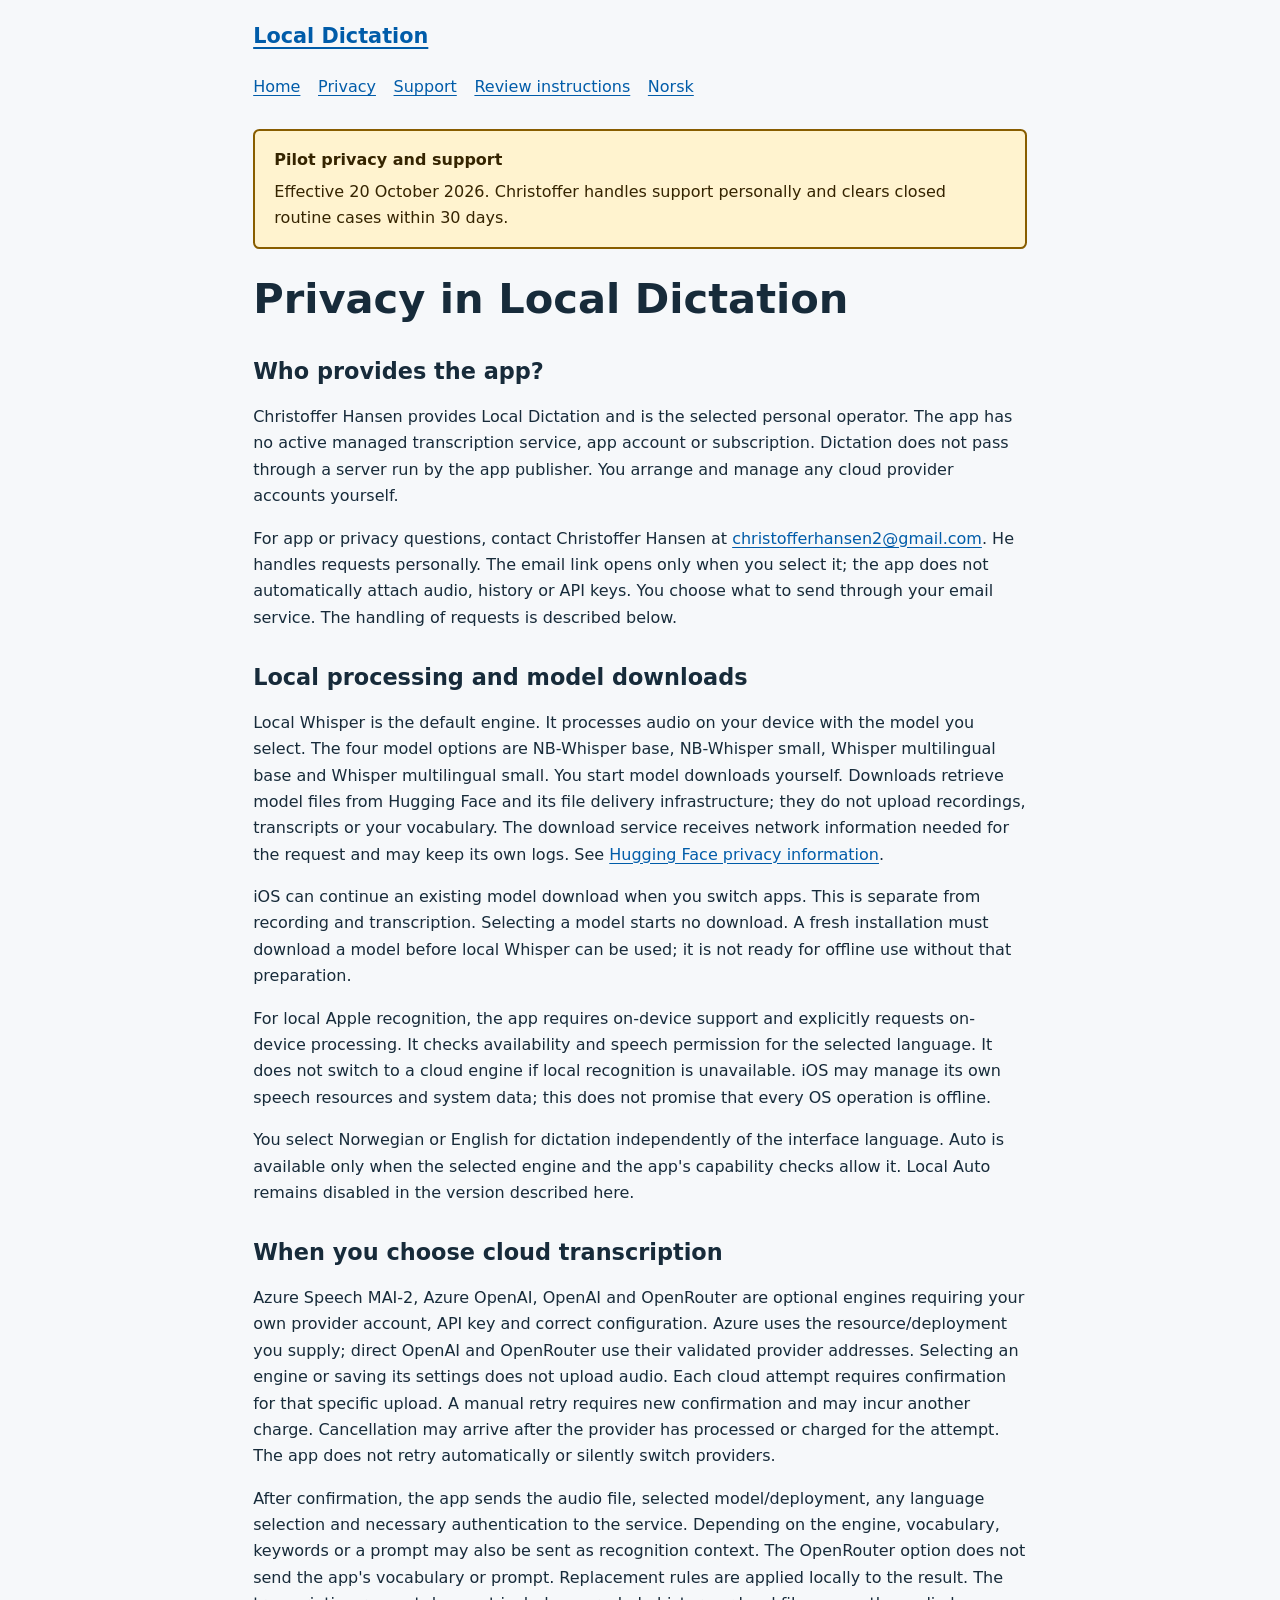
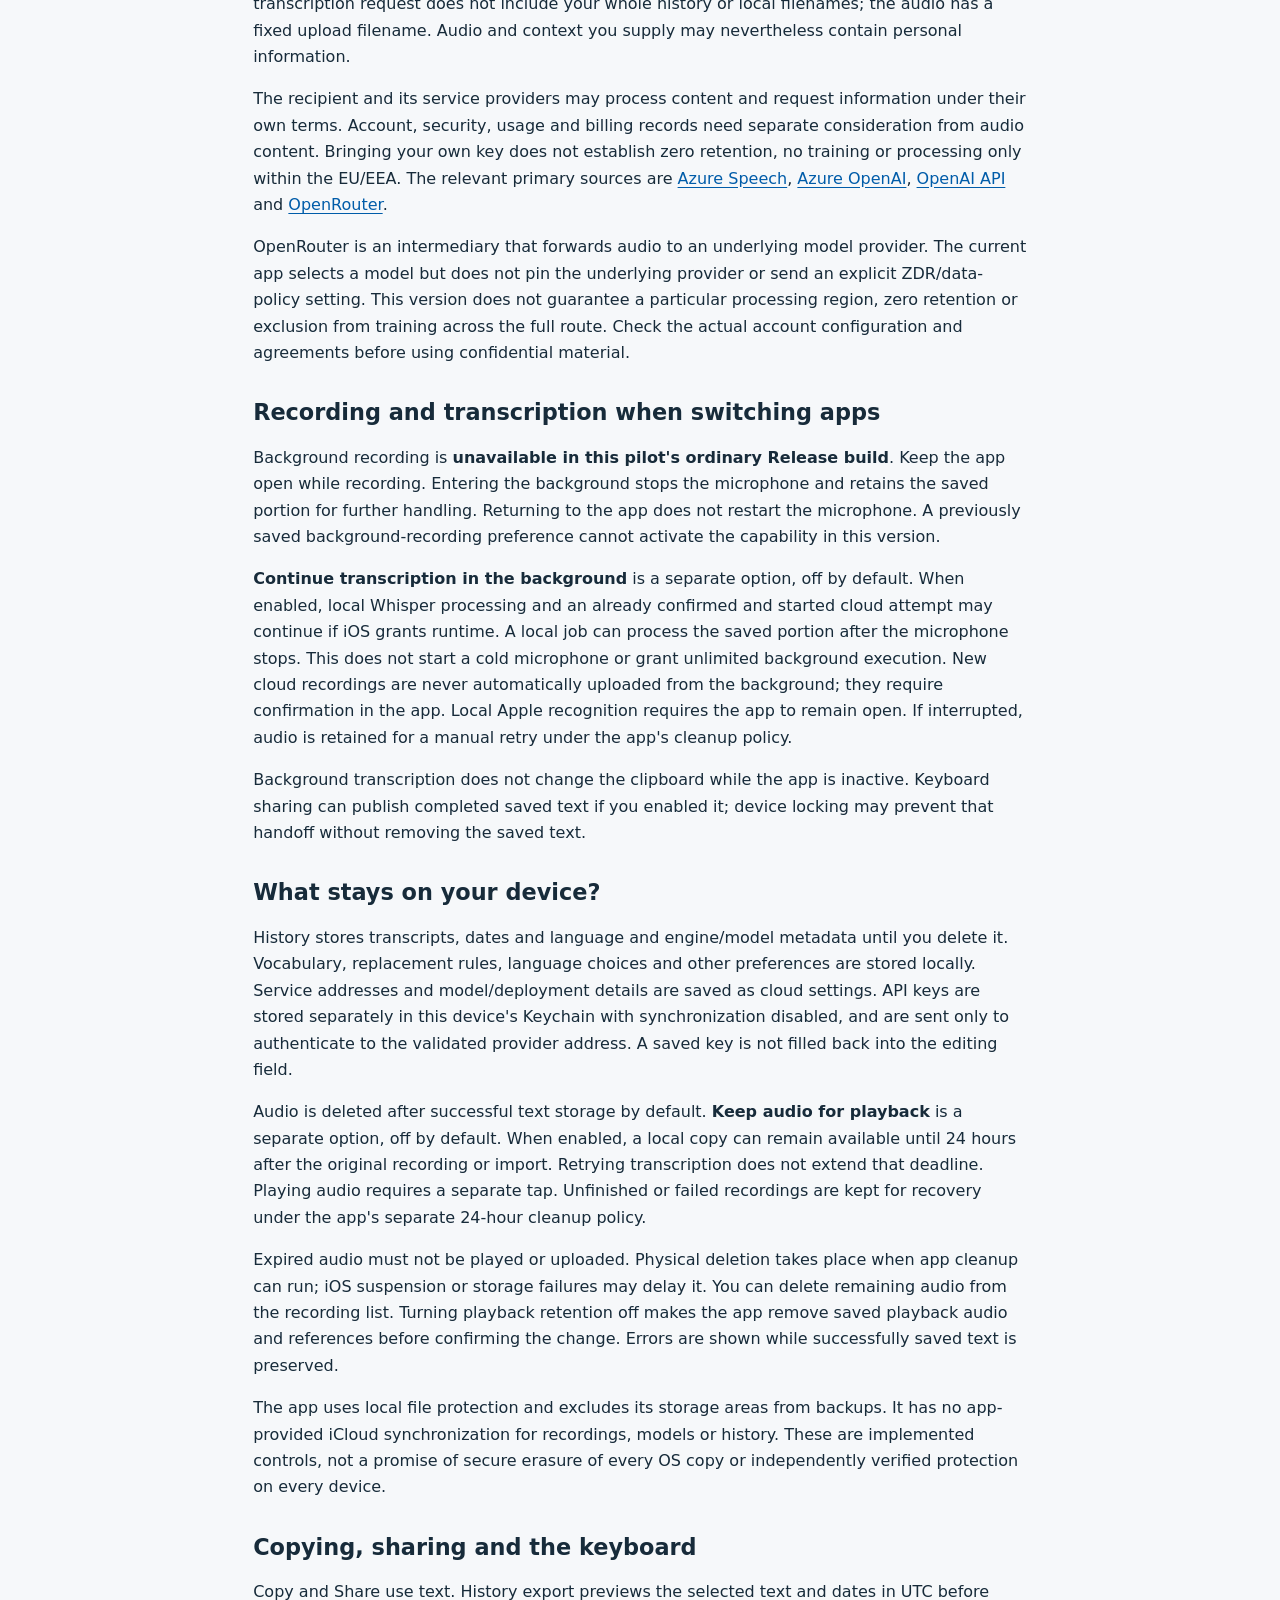
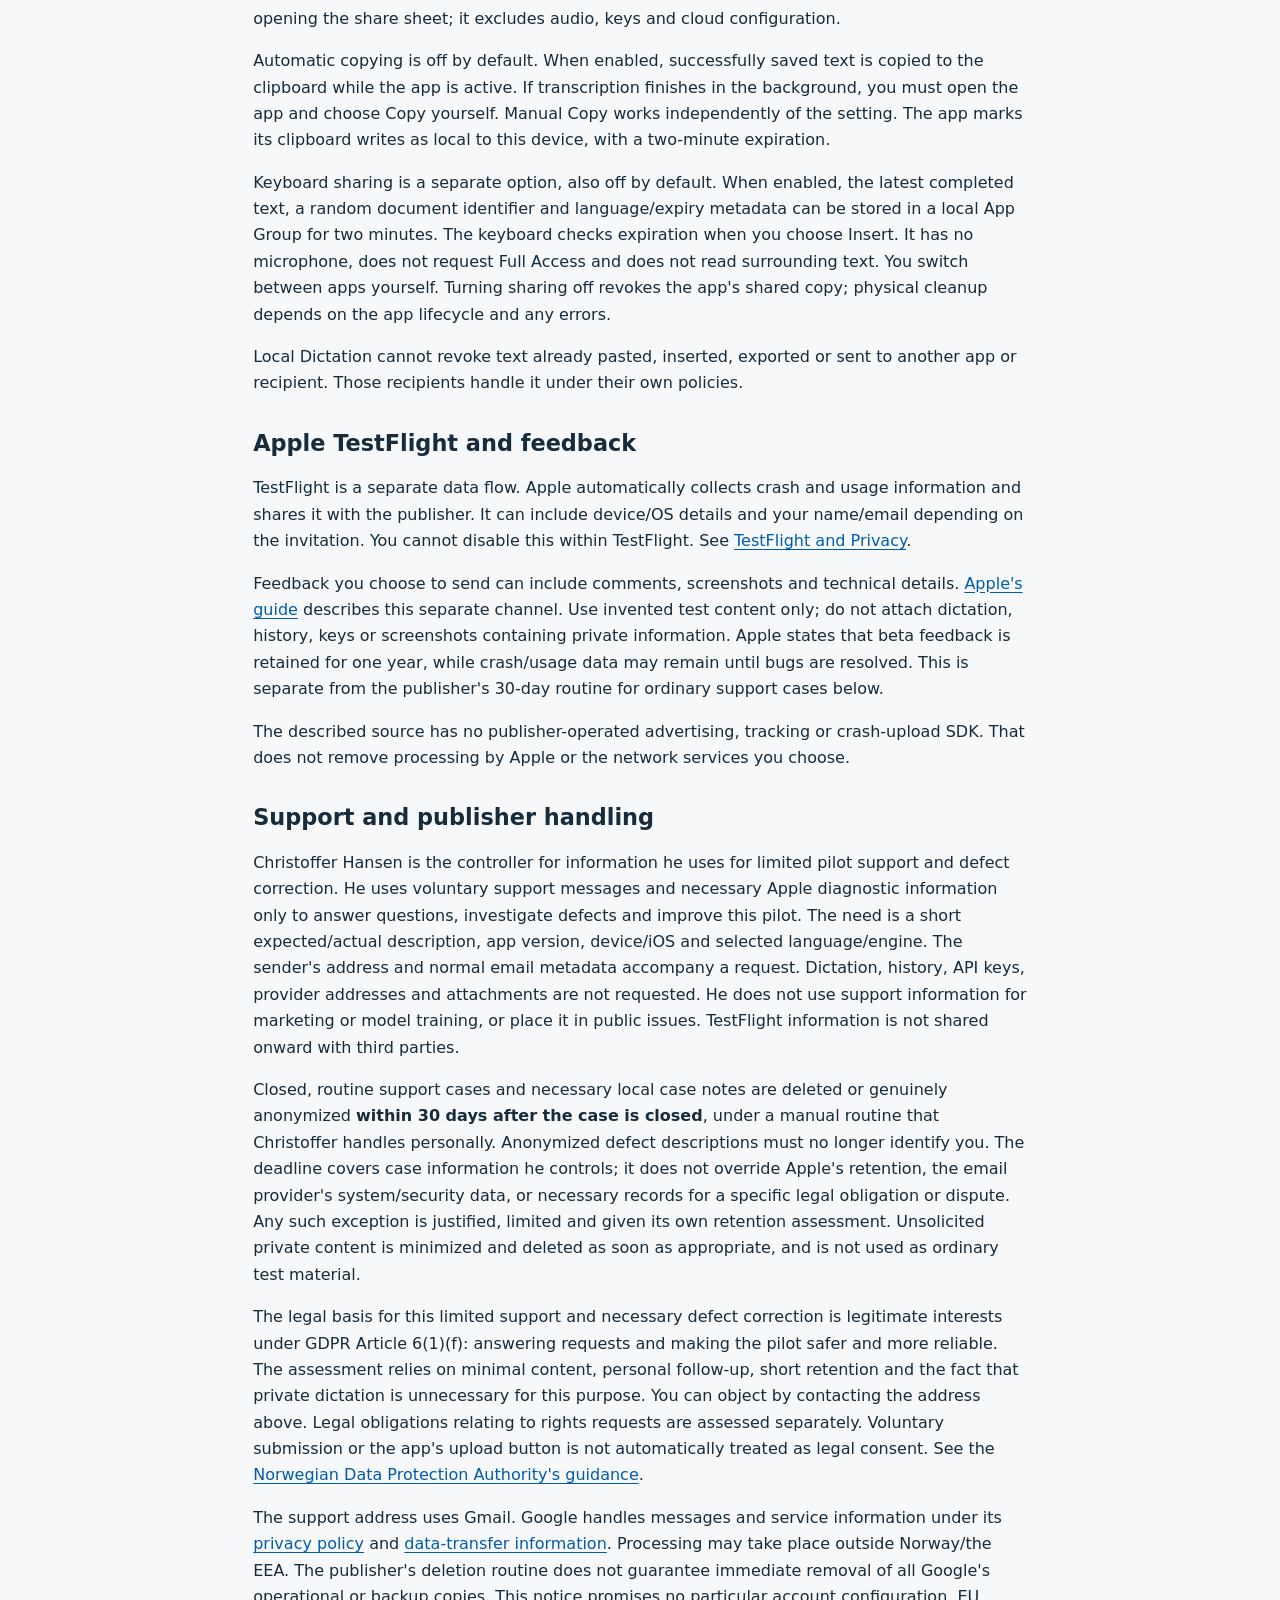
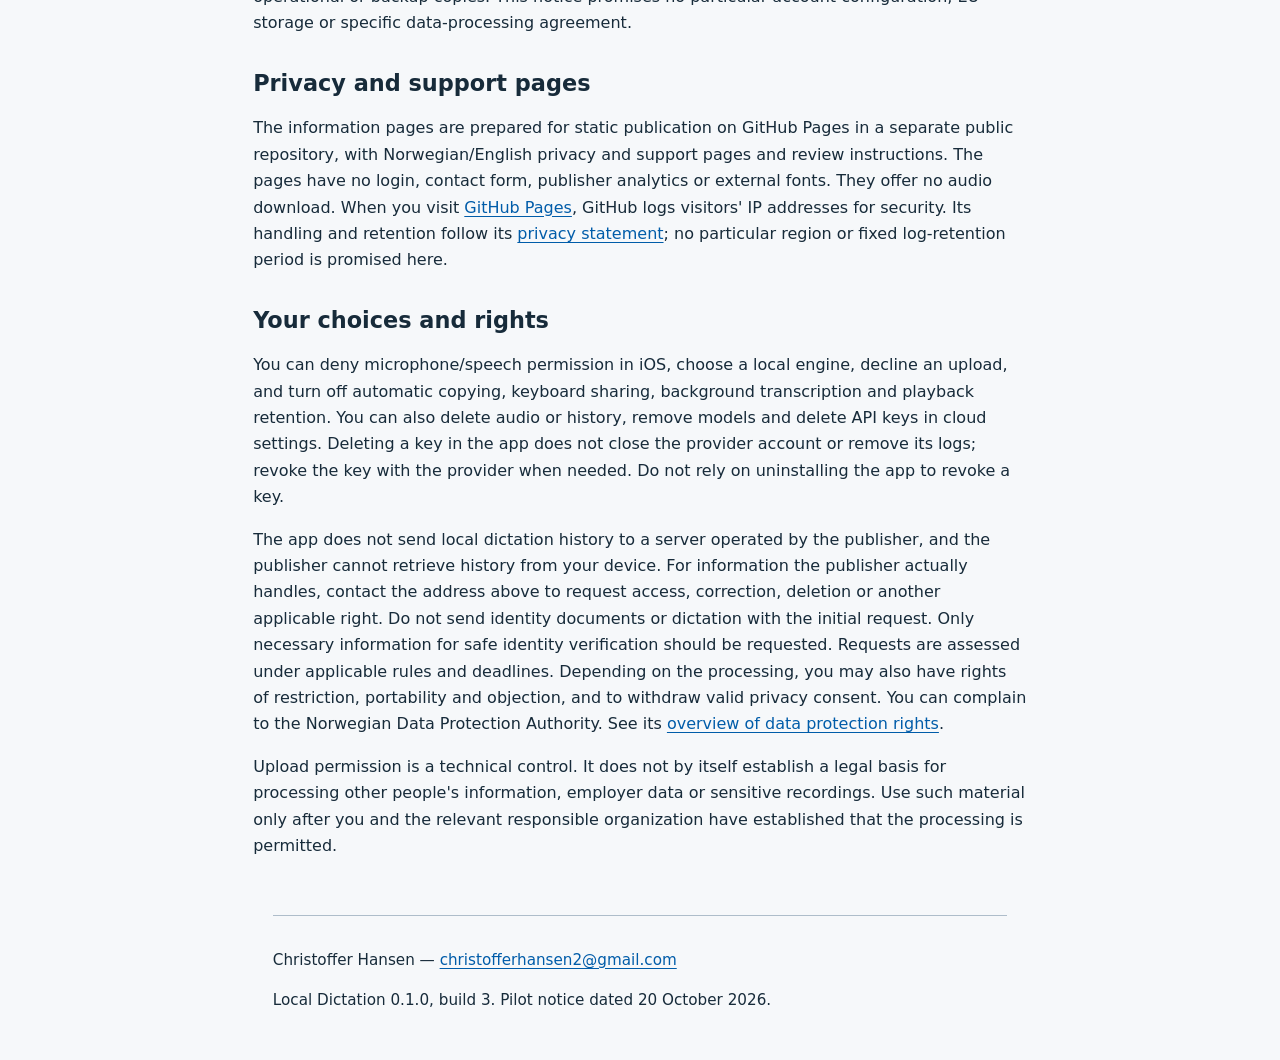
==== en/privacy/index.html @ a172a91d "Publish approved Local Dictation pilot privacy and support notices" ====
<!doctype html>
<html lang="en">
<head>
  <meta charset="utf-8">
  <meta name="viewport" content="width=device-width, initial-scale=1">
  <meta name="robots" content="noindex,nofollow,noarchive">
  <meta name="referrer" content="no-referrer">
  <meta http-equiv="Content-Security-Policy" content="default-src 'none'; style-src 'self'; script-src 'none'; connect-src 'none'; img-src 'none'; font-src 'none'; object-src 'none'; frame-src 'none'; base-uri 'none'; form-action 'none'">
  <title>Privacy in Local Dictation — Local Dictation</title>
  <link rel="stylesheet" href="../../assets/site.css">
</head>
<body>
  <a class="skip-link" href="#main">Skip to content</a>
  <header class="site-header">
    <a class="brand" href="../../index.html">Local Dictation</a>
    <nav aria-label="Main navigation"><a href="../../index.html">Home</a>
<a href="index.html">Privacy</a>
<a href="../support/index.html">Support</a>
<a href="../../review/index.html">Review instructions</a>
<a href="../../nb/personvern/index.html" hreflang="nb" lang="nb">Norsk</a></nav>
  </header>
  <aside class="notice-banner" aria-labelledby="notice-status">
    <strong id="notice-status">Pilot privacy and support</strong>
    <p>Effective 20 October 2026. Christoffer handles support personally and clears closed routine cases within 30 days.</p>
  </aside>
  <main id="main" tabindex="-1">
    <h1>Privacy in Local Dictation</h1>
    <h2>Who provides the app?</h2>
<p>Christoffer Hansen provides Local Dictation and is the selected personal operator. The app has no active managed transcription service, app account or subscription. Dictation does not pass through a server run by the app publisher. You arrange and manage any cloud provider accounts yourself.</p>
<p>For app or privacy questions, contact Christoffer Hansen at <a rel="noreferrer noopener" href="mailto:christofferhansen2@gmail.com">christofferhansen2@gmail.com</a>. He handles requests personally. The email link opens only when you select it; the app does not automatically attach audio, history or API keys. You choose what to send through your email service. The handling of requests is described below.</p>
<h2>Local processing and model downloads</h2>
<p>Local Whisper is the default engine. It processes audio on your device with the model you select. The four model options are NB-Whisper base, NB-Whisper small, Whisper multilingual base and Whisper multilingual small. You start model downloads yourself. Downloads retrieve model files from Hugging Face and its file delivery infrastructure; they do not upload recordings, transcripts or your vocabulary. The download service receives network information needed for the request and may keep its own logs. See <a rel="noreferrer noopener" href="https://huggingface.co/privacy">Hugging Face privacy information</a>.</p>
<p>iOS can continue an existing model download when you switch apps. This is separate from recording and transcription. Selecting a model starts no download. A fresh installation must download a model before local Whisper can be used; it is not ready for offline use without that preparation.</p>
<p>For local Apple recognition, the app requires on-device support and explicitly requests on-device processing. It checks availability and speech permission for the selected language. It does not switch to a cloud engine if local recognition is unavailable. iOS may manage its own speech resources and system data; this does not promise that every OS operation is offline.</p>
<p>You select Norwegian or English for dictation independently of the interface language. Auto is available only when the selected engine and the app&#x27;s capability checks allow it. Local Auto remains disabled in the version described here.</p>
<h2>When you choose cloud transcription</h2>
<p>Azure Speech MAI-2, Azure OpenAI, OpenAI and OpenRouter are optional engines requiring your own provider account, API key and correct configuration. Azure uses the resource/deployment you supply; direct OpenAI and OpenRouter use their validated provider addresses. Selecting an engine or saving its settings does not upload audio. Each cloud attempt requires confirmation for that specific upload. A manual retry requires new confirmation and may incur another charge. Cancellation may arrive after the provider has processed or charged for the attempt. The app does not retry automatically or silently switch providers.</p>
<p>After confirmation, the app sends the audio file, selected model/deployment, any language selection and necessary authentication to the service. Depending on the engine, vocabulary, keywords or a prompt may also be sent as recognition context. The OpenRouter option does not send the app&#x27;s vocabulary or prompt. Replacement rules are applied locally to the result. The transcription request does not include your whole history or local filenames; the audio has a fixed upload filename. Audio and context you supply may nevertheless contain personal information.</p>
<p>The recipient and its service providers may process content and request information under their own terms. Account, security, usage and billing records need separate consideration from audio content. Bringing your own key does not establish zero retention, no training or processing only within the EU/EEA. The relevant primary sources are <a rel="noreferrer noopener" href="https://learn.microsoft.com/en-us/azure/foundry/responsible-ai/speech-service/speech-to-text/data-privacy-security">Azure Speech</a>, <a rel="noreferrer noopener" href="https://learn.microsoft.com/en-us/azure/foundry/responsible-ai/openai/data-privacy">Azure OpenAI</a>, <a rel="noreferrer noopener" href="https://developers.openai.com/api/docs/guides/your-data">OpenAI API</a> and <a rel="noreferrer noopener" href="https://openrouter.ai/privacy">OpenRouter</a>.</p>
<p>OpenRouter is an intermediary that forwards audio to an underlying model provider. The current app selects a model but does not pin the underlying provider or send an explicit ZDR/data-policy setting. This version does not guarantee a particular processing region, zero retention or exclusion from training across the full route. Check the actual account configuration and agreements before using confidential material.</p>
<h2>Recording and transcription when switching apps</h2>
<p>Background recording is <strong>unavailable in this pilot&#x27;s ordinary Release build</strong>. Keep the app open while recording. Entering the background stops the microphone and retains the saved portion for further handling. Returning to the app does not restart the microphone. A previously saved background-recording preference cannot activate the capability in this version.</p>
<p><strong>Continue transcription in the background</strong> is a separate option, off by default. When enabled, local Whisper processing and an already confirmed and started cloud attempt may continue if iOS grants runtime. A local job can process the saved portion after the microphone stops. This does not start a cold microphone or grant unlimited background execution. New cloud recordings are never automatically uploaded from the background; they require confirmation in the app. Local Apple recognition requires the app to remain open. If interrupted, audio is retained for a manual retry under the app&#x27;s cleanup policy.</p>
<p>Background transcription does not change the clipboard while the app is inactive. Keyboard sharing can publish completed saved text if you enabled it; device locking may prevent that handoff without removing the saved text.</p>
<h2>What stays on your device?</h2>
<p>History stores transcripts, dates and language and engine/model metadata until you delete it. Vocabulary, replacement rules, language choices and other preferences are stored locally. Service addresses and model/deployment details are saved as cloud settings. API keys are stored separately in this device&#x27;s Keychain with synchronization disabled, and are sent only to authenticate to the validated provider address. A saved key is not filled back into the editing field.</p>
<p>Audio is deleted after successful text storage by default. <strong>Keep audio for playback</strong> is a separate option, off by default. When enabled, a local copy can remain available until 24 hours after the original recording or import. Retrying transcription does not extend that deadline. Playing audio requires a separate tap. Unfinished or failed recordings are kept for recovery under the app&#x27;s separate 24-hour cleanup policy.</p>
<p>Expired audio must not be played or uploaded. Physical deletion takes place when app cleanup can run; iOS suspension or storage failures may delay it. You can delete remaining audio from the recording list. Turning playback retention off makes the app remove saved playback audio and references before confirming the change. Errors are shown while successfully saved text is preserved.</p>
<p>The app uses local file protection and excludes its storage areas from backups. It has no app-provided iCloud synchronization for recordings, models or history. These are implemented controls, not a promise of secure erasure of every OS copy or independently verified protection on every device.</p>
<h2>Copying, sharing and the keyboard</h2>
<p>Copy and Share use text. History export previews the selected text and dates in UTC before opening the share sheet; it excludes audio, keys and cloud configuration.</p>
<p>Automatic copying is off by default. When enabled, successfully saved text is copied to the clipboard while the app is active. If transcription finishes in the background, you must open the app and choose Copy yourself. Manual Copy works independently of the setting. The app marks its clipboard writes as local to this device, with a two-minute expiration.</p>
<p>Keyboard sharing is a separate option, also off by default. When enabled, the latest completed text, a random document identifier and language/expiry metadata can be stored in a local App Group for two minutes. The keyboard checks expiration when you choose Insert. It has no microphone, does not request Full Access and does not read surrounding text. You switch between apps yourself. Turning sharing off revokes the app&#x27;s shared copy; physical cleanup depends on the app lifecycle and any errors.</p>
<p>Local Dictation cannot revoke text already pasted, inserted, exported or sent to another app or recipient. Those recipients handle it under their own policies.</p>
<h2>Apple TestFlight and feedback</h2>
<p>TestFlight is a separate data flow. Apple automatically collects crash and usage information and shares it with the publisher. It can include device/OS details and your name/email depending on the invitation. You cannot disable this within TestFlight. See <a rel="noreferrer noopener" href="https://www.apple.com/legal/privacy/data/en/test-flight/">TestFlight and Privacy</a>.</p>
<p>Feedback you choose to send can include comments, screenshots and technical details. <a rel="noreferrer noopener" href="https://developer.apple.com/help/app-store-connect/test-a-beta-version/view-tester-feedback">Apple&#x27;s guide</a> describes this separate channel. Use invented test content only; do not attach dictation, history, keys or screenshots containing private information. Apple states that beta feedback is retained for one year, while crash/usage data may remain until bugs are resolved. This is separate from the publisher&#x27;s 30-day routine for ordinary support cases below.</p>
<p>The described source has no publisher-operated advertising, tracking or crash-upload SDK. That does not remove processing by Apple or the network services you choose.</p>
<h2>Support and publisher handling</h2>
<p>Christoffer Hansen is the controller for information he uses for limited pilot support and defect correction. He uses voluntary support messages and necessary Apple diagnostic information only to answer questions, investigate defects and improve this pilot. The need is a short expected/actual description, app version, device/iOS and selected language/engine. The sender&#x27;s address and normal email metadata accompany a request. Dictation, history, API keys, provider addresses and attachments are not requested. He does not use support information for marketing or model training, or place it in public issues. TestFlight information is not shared onward with third parties.</p>
<p>Closed, routine support cases and necessary local case notes are deleted or genuinely anonymized <strong>within 30 days after the case is closed</strong>, under a manual routine that Christoffer handles personally. Anonymized defect descriptions must no longer identify you. The deadline covers case information he controls; it does not override Apple&#x27;s retention, the email provider&#x27;s system/security data, or necessary records for a specific legal obligation or dispute. Any such exception is justified, limited and given its own retention assessment. Unsolicited private content is minimized and deleted as soon as appropriate, and is not used as ordinary test material.</p>
<p>The legal basis for this limited support and necessary defect correction is legitimate interests under GDPR Article 6(1)(f): answering requests and making the pilot safer and more reliable. The assessment relies on minimal content, personal follow-up, short retention and the fact that private dictation is unnecessary for this purpose. You can object by contacting the address above. Legal obligations relating to rights requests are assessed separately. Voluntary submission or the app&#x27;s upload button is not automatically treated as legal consent. See the <a rel="noreferrer noopener" href="https://www.datatilsynet.no/rettigheter-og-plikter/virksomhetenes-plikter/om-behandlingsgrunnlag/">Norwegian Data Protection Authority&#x27;s guidance</a>.</p>
<p>The support address uses Gmail. Google handles messages and service information under its <a rel="noreferrer noopener" href="https://policies.google.com/privacy?hl=en">privacy policy</a> and <a rel="noreferrer noopener" href="https://policies.google.com/privacy/frameworks?hl=en">data-transfer information</a>. Processing may take place outside Norway/the EEA. The publisher&#x27;s deletion routine does not guarantee immediate removal of all Google&#x27;s operational or backup copies. This notice promises no particular account configuration, EU storage or specific data-processing agreement.</p>
<h2>Privacy and support pages</h2>
<p>The information pages are prepared for static publication on GitHub Pages in a separate public repository, with Norwegian/English privacy and support pages and review instructions. The pages have no login, contact form, publisher analytics or external fonts. They offer no audio download. When you visit <a rel="noreferrer noopener" href="https://docs.github.com/en/pages/getting-started-with-github-pages/what-is-github-pages">GitHub Pages</a>, GitHub logs visitors&#x27; IP addresses for security. Its handling and retention follow its <a rel="noreferrer noopener" href="https://docs.github.com/en/site-policy/privacy-policies/github-general-privacy-statement">privacy statement</a>; no particular region or fixed log-retention period is promised here.</p>
<h2>Your choices and rights</h2>
<p>You can deny microphone/speech permission in iOS, choose a local engine, decline an upload, and turn off automatic copying, keyboard sharing, background transcription and playback retention. You can also delete audio or history, remove models and delete API keys in cloud settings. Deleting a key in the app does not close the provider account or remove its logs; revoke the key with the provider when needed. Do not rely on uninstalling the app to revoke a key.</p>
<p>The app does not send local dictation history to a server operated by the publisher, and the publisher cannot retrieve history from your device. For information the publisher actually handles, contact the address above to request access, correction, deletion or another applicable right. Do not send identity documents or dictation with the initial request. Only necessary information for safe identity verification should be requested. Requests are assessed under applicable rules and deadlines. Depending on the processing, you may also have rights of restriction, portability and objection, and to withdraw valid privacy consent. You can complain to the Norwegian Data Protection Authority. See its <a rel="noreferrer noopener" href="https://www.datatilsynet.no/rettigheter-og-plikter/den-registrertes-rettigheter/">overview of data protection rights</a>.</p>
<p>Upload permission is a technical control. It does not by itself establish a legal basis for processing other people&#x27;s information, employer data or sensitive recordings. Use such material only after you and the relevant responsible organization have established that the processing is permitted.</p>

  </main>
  <footer class="site-footer">
    <p>Christoffer Hansen — <a href="mailto:christofferhansen2@gmail.com">christofferhansen2@gmail.com</a></p>
    <p>Local Dictation 0.1.0, build 3. Pilot notice dated 20 October 2026.</p>
  </footer>
</body>
</html>
---- assets/site.css ----
:root {
  color-scheme: light;
  font-family: system-ui, -apple-system, BlinkMacSystemFont, "Segoe UI", sans-serif;
  color: #172b3a;
  background: #f6f8fa;
  line-height: 1.65;
}
* { box-sizing: border-box; }
body { margin: 0; }
a { color: #005ca9; text-underline-offset: .18em; overflow-wrap: anywhere; }
a:hover { text-decoration-thickness: .16em; }
a:focus-visible, main:focus-visible { outline: 3px solid #a83d00; outline-offset: 4px; }
.site-header, .notice-banner, main, .site-footer {
  width: min(100% - 2rem, 76ch);
  margin-inline: auto;
}
.site-header { padding-block: 1.2rem; }
.brand { font-size: 1.3rem; font-weight: 750; }
nav { display: flex; flex-wrap: wrap; gap: .35rem 1.1rem; margin-top: .75rem; }
nav a { display: inline-flex; align-items: center; min-height: 44px; }
.notice-banner {
  padding: 1rem 1.2rem;
  border: 2px solid #885d00;
  border-radius: .4rem;
  background: #fff3cf;
  color: #352400;
}
.notice-banner p { margin: .35rem 0 0; }
main { padding-block: 1.5rem 2.5rem; }
h1, h2, h3 { line-height: 1.25; overflow-wrap: anywhere; }
h1 { font-size: clamp(1.8rem, 5vw, 2.6rem); margin: 0 0 1.3rem; }
h2 { font-size: 1.4rem; margin-top: 2rem; }
h3 { font-size: 1.15rem; }
p, li { overflow-wrap: anywhere; }
li + li { margin-top: .65rem; }
ul, ol { padding-left: 1.5rem; }
code { font-family: ui-monospace, monospace; font-size: .95em; overflow-wrap: anywhere; }
.cards { display: grid; gap: 1rem; grid-template-columns: repeat(auto-fit, minmax(min(100%, 17rem), 1fr)); }
.card, .review-note { padding: 1.2rem; border: 1px solid #aebdca; border-radius: .4rem; background: #fff; }
.card h2, .review-note h2 { margin-top: 0; }
.card a { display: inline-flex; align-items: center; min-height: 44px; }
dl { margin: 0; }
dt { font-weight: 700; margin-top: .8rem; }
dd { margin: .15rem 0 0; overflow-wrap: anywhere; }
.site-footer { border-top: 1px solid #aebdca; padding-block: 1rem 2rem; font-size: .95rem; }
.skip-link { position: absolute; top: .5rem; left: 1rem; padding: .7rem; background: white; transform: translateY(-180%); }
.skip-link:focus { transform: translateY(0); z-index: 2; }
@media (max-width: 32rem) {
  .site-header, .notice-banner, main, .site-footer { width: calc(100% - 1.5rem); }
  .notice-banner, .card, .review-note { padding: .9rem; }
}
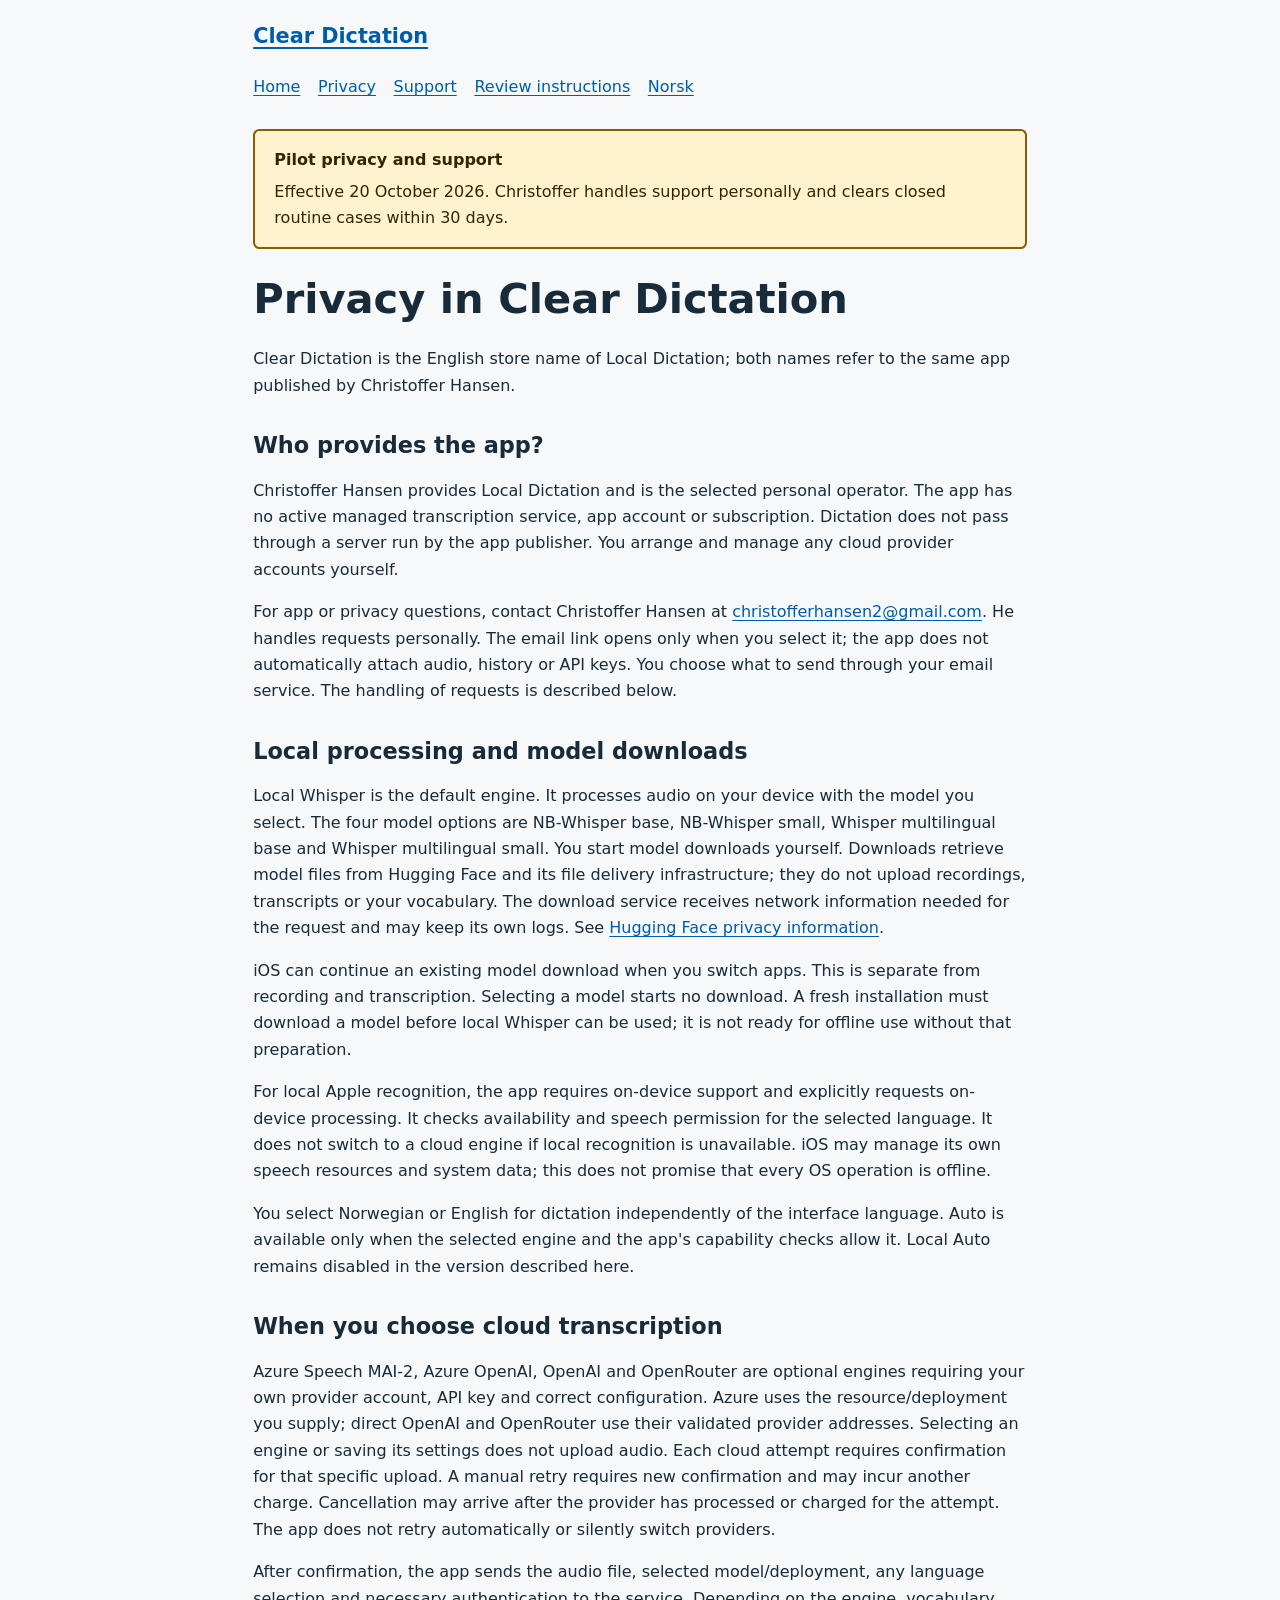
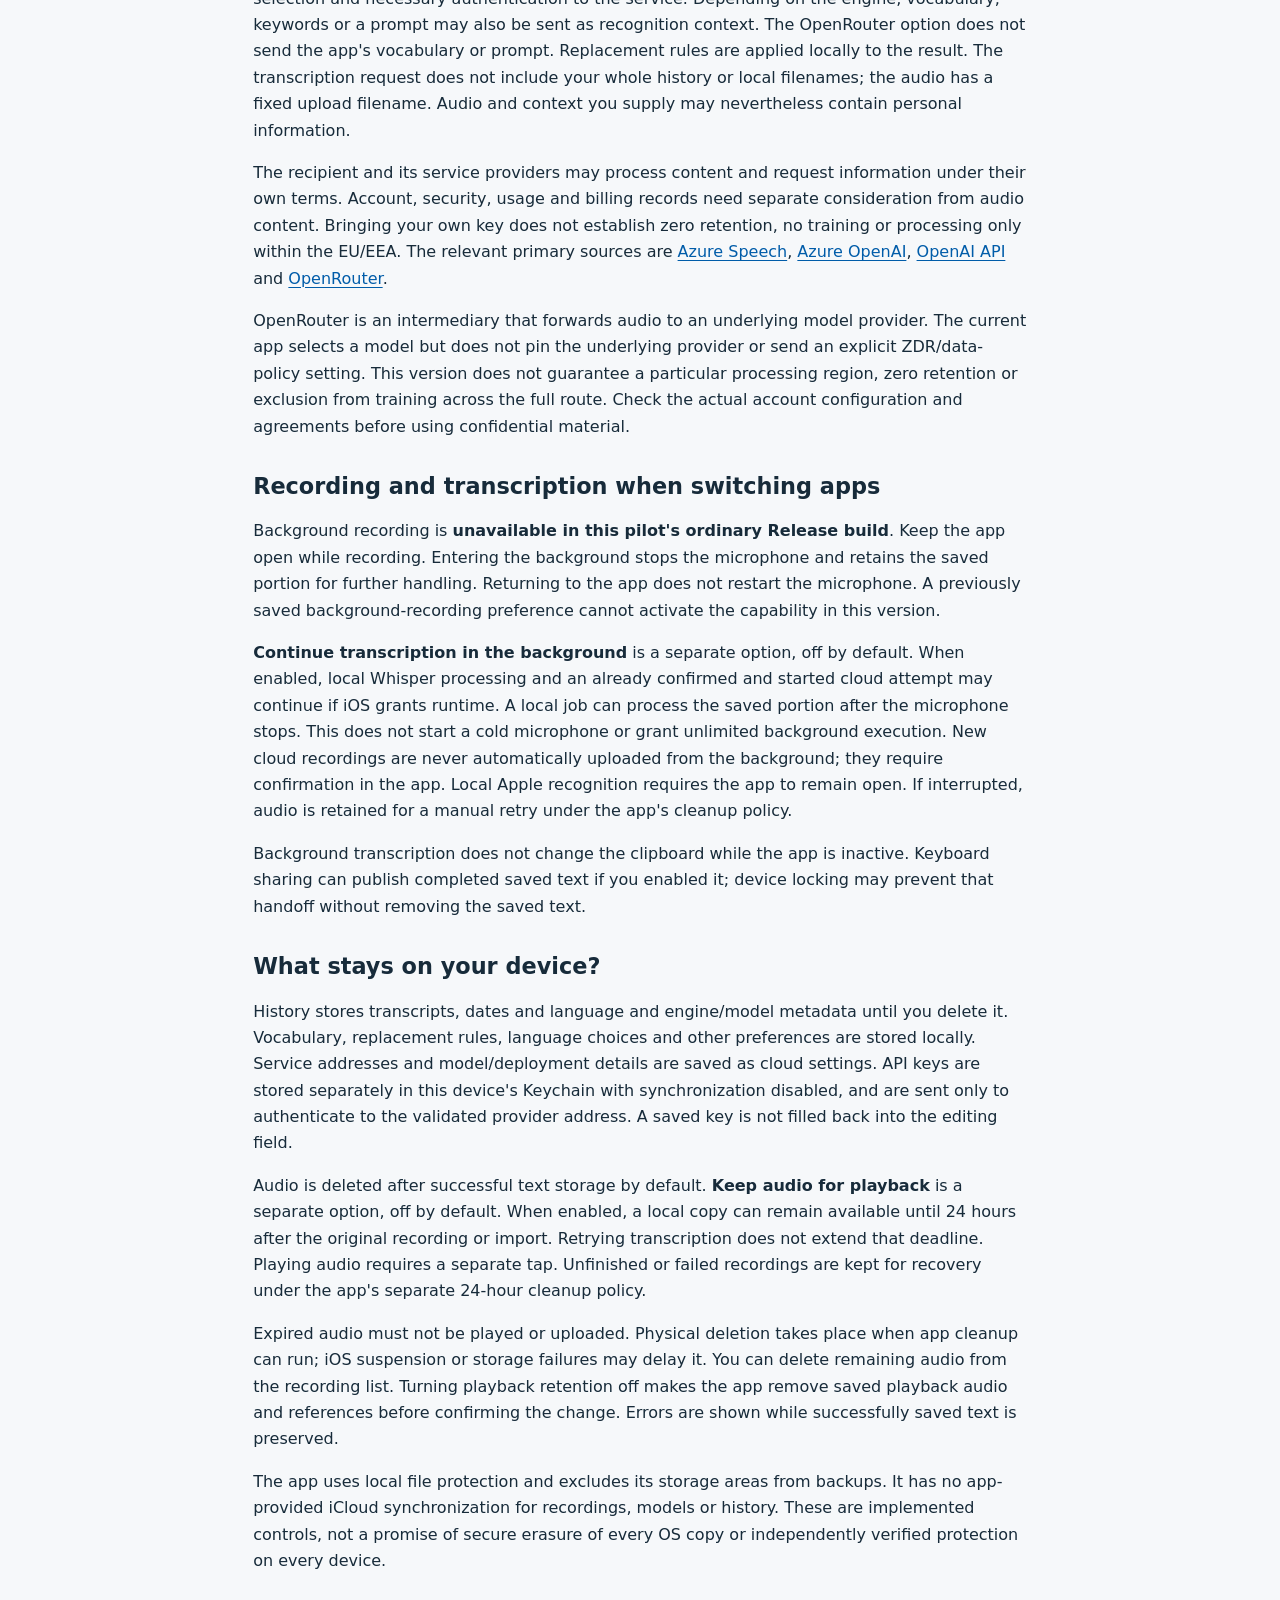
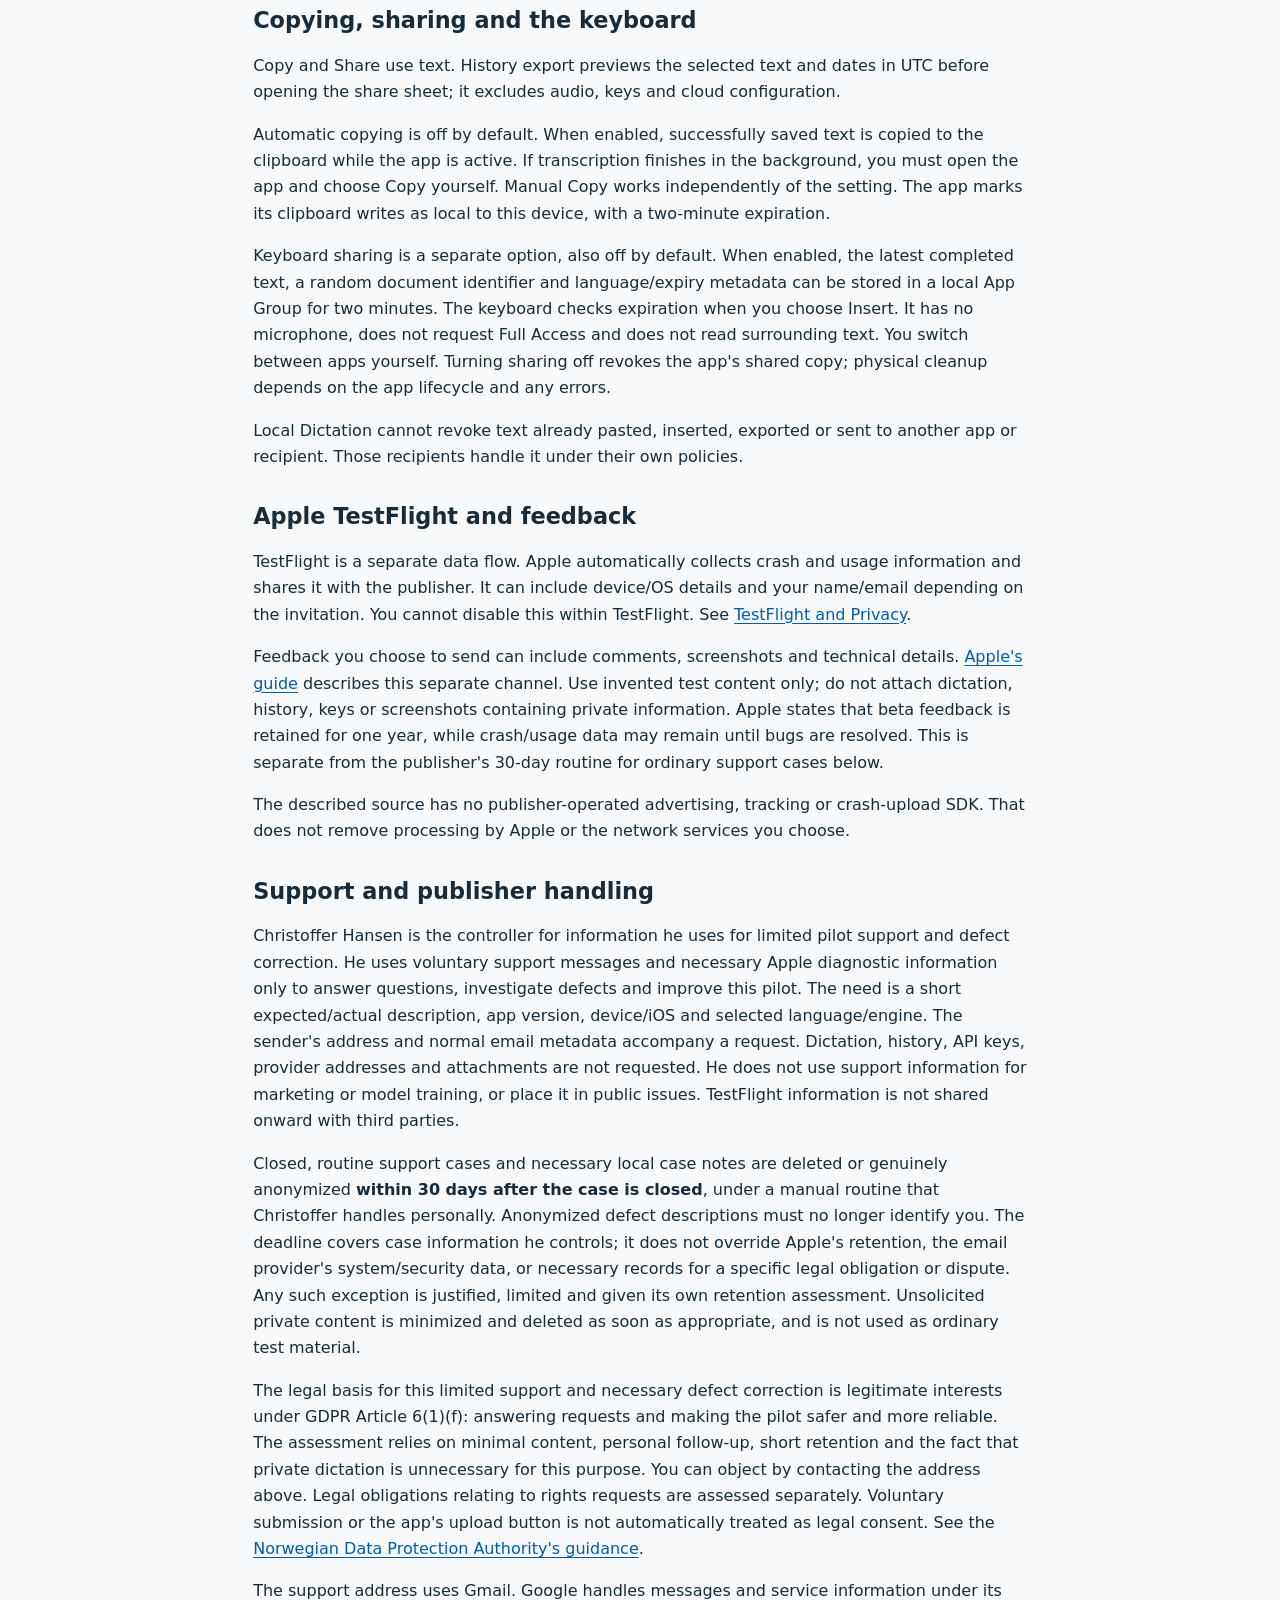
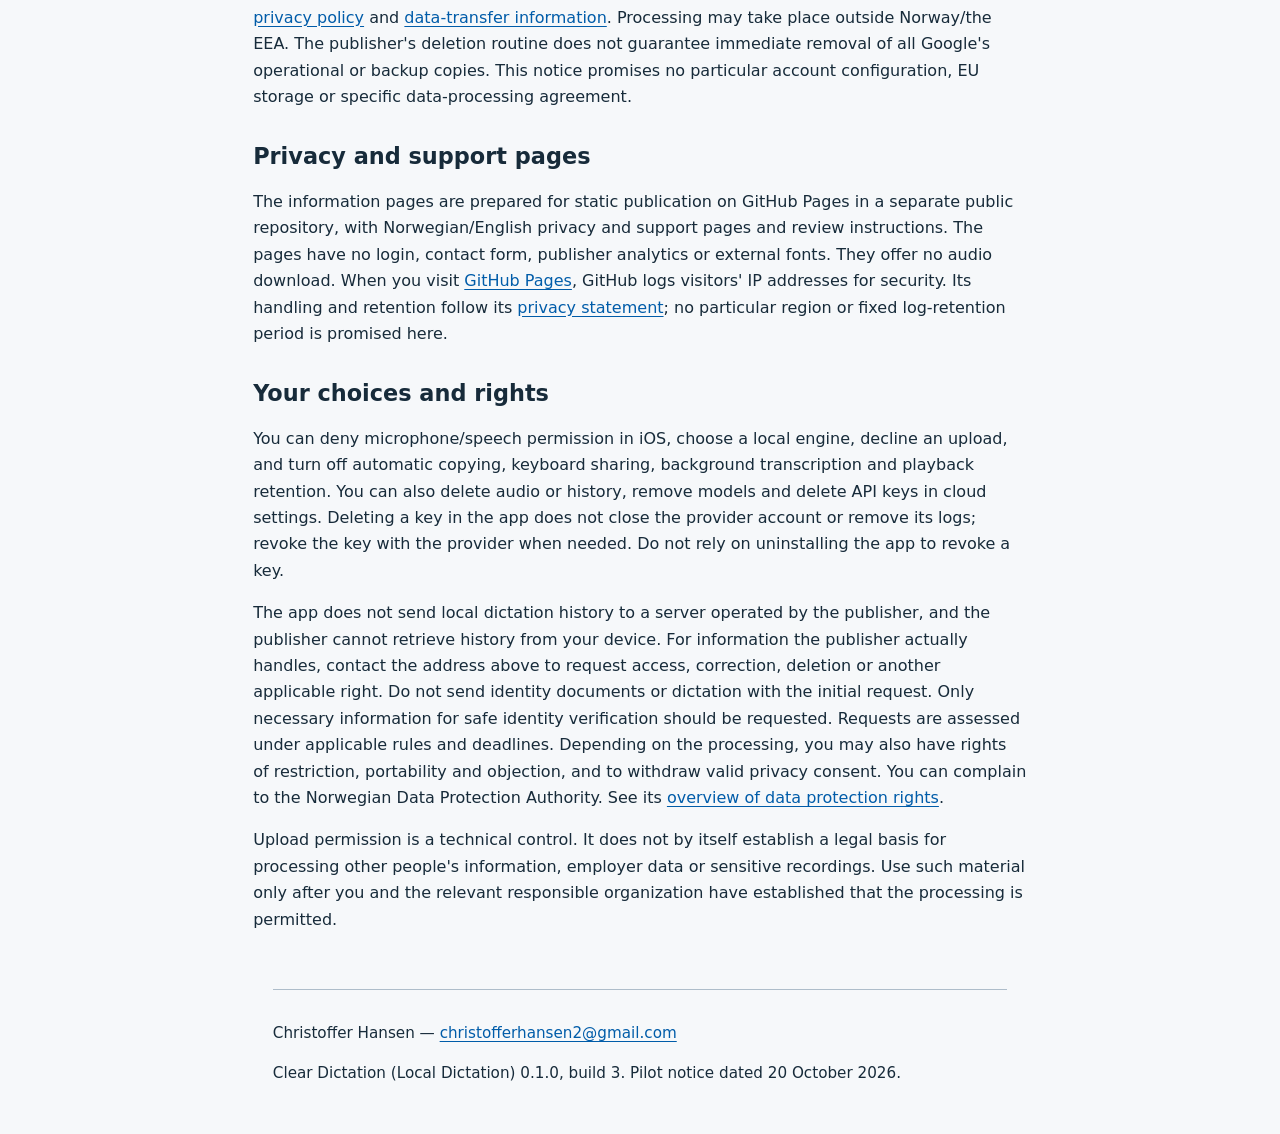
==== commit dbddcb62: "Use Clear Dictation on English support and privacy pages" ====
--- a/en/privacy/index.html
+++ b/en/privacy/index.html
@@ -6,13 +6,13 @@
   <meta name="robots" content="noindex,nofollow,noarchive">
   <meta name="referrer" content="no-referrer">
   <meta http-equiv="Content-Security-Policy" content="default-src 'none'; style-src 'self'; script-src 'none'; connect-src 'none'; img-src 'none'; font-src 'none'; object-src 'none'; frame-src 'none'; base-uri 'none'; form-action 'none'">
-  <title>Privacy in Local Dictation — Local Dictation</title>
+  <title>Privacy in Clear Dictation — Clear Dictation</title>
   <link rel="stylesheet" href="../../assets/site.css">
 </head>
 <body>
   <a class="skip-link" href="#main">Skip to content</a>
   <header class="site-header">
-    <a class="brand" href="../../index.html">Local Dictation</a>
+    <a class="brand" href="../../index.html">Clear Dictation</a>
     <nav aria-label="Main navigation"><a href="../../index.html">Home</a>
 <a href="index.html">Privacy</a>
 <a href="../support/index.html">Support</a>
@@ -24,7 +24,8 @@
     <p>Effective 20 October 2026. Christoffer handles support personally and clears closed routine cases within 30 days.</p>
   </aside>
   <main id="main" tabindex="-1">
-    <h1>Privacy in Local Dictation</h1>
+    <h1>Privacy in Clear Dictation</h1>
+    <p>Clear Dictation is the English store name of Local Dictation; both names refer to the same app published by Christoffer Hansen.</p>
     <h2>Who provides the app?</h2>
 <p>Christoffer Hansen provides Local Dictation and is the selected personal operator. The app has no active managed transcription service, app account or subscription. Dictation does not pass through a server run by the app publisher. You arrange and manage any cloud provider accounts yourself.</p>
 <p>For app or privacy questions, contact Christoffer Hansen at <a rel="noreferrer noopener" href="mailto:christofferhansen2@gmail.com">christofferhansen2@gmail.com</a>. He handles requests personally. The email link opens only when you select it; the app does not automatically attach audio, history or API keys. You choose what to send through your email service. The handling of requests is described below.</p>
@@ -71,7 +72,7 @@
   </main>
   <footer class="site-footer">
     <p>Christoffer Hansen — <a href="mailto:christofferhansen2@gmail.com">christofferhansen2@gmail.com</a></p>
-    <p>Local Dictation 0.1.0, build 3. Pilot notice dated 20 October 2026.</p>
+    <p>Clear Dictation (Local Dictation) 0.1.0, build 3. Pilot notice dated 20 October 2026.</p>
   </footer>
 </body>
 </html>
